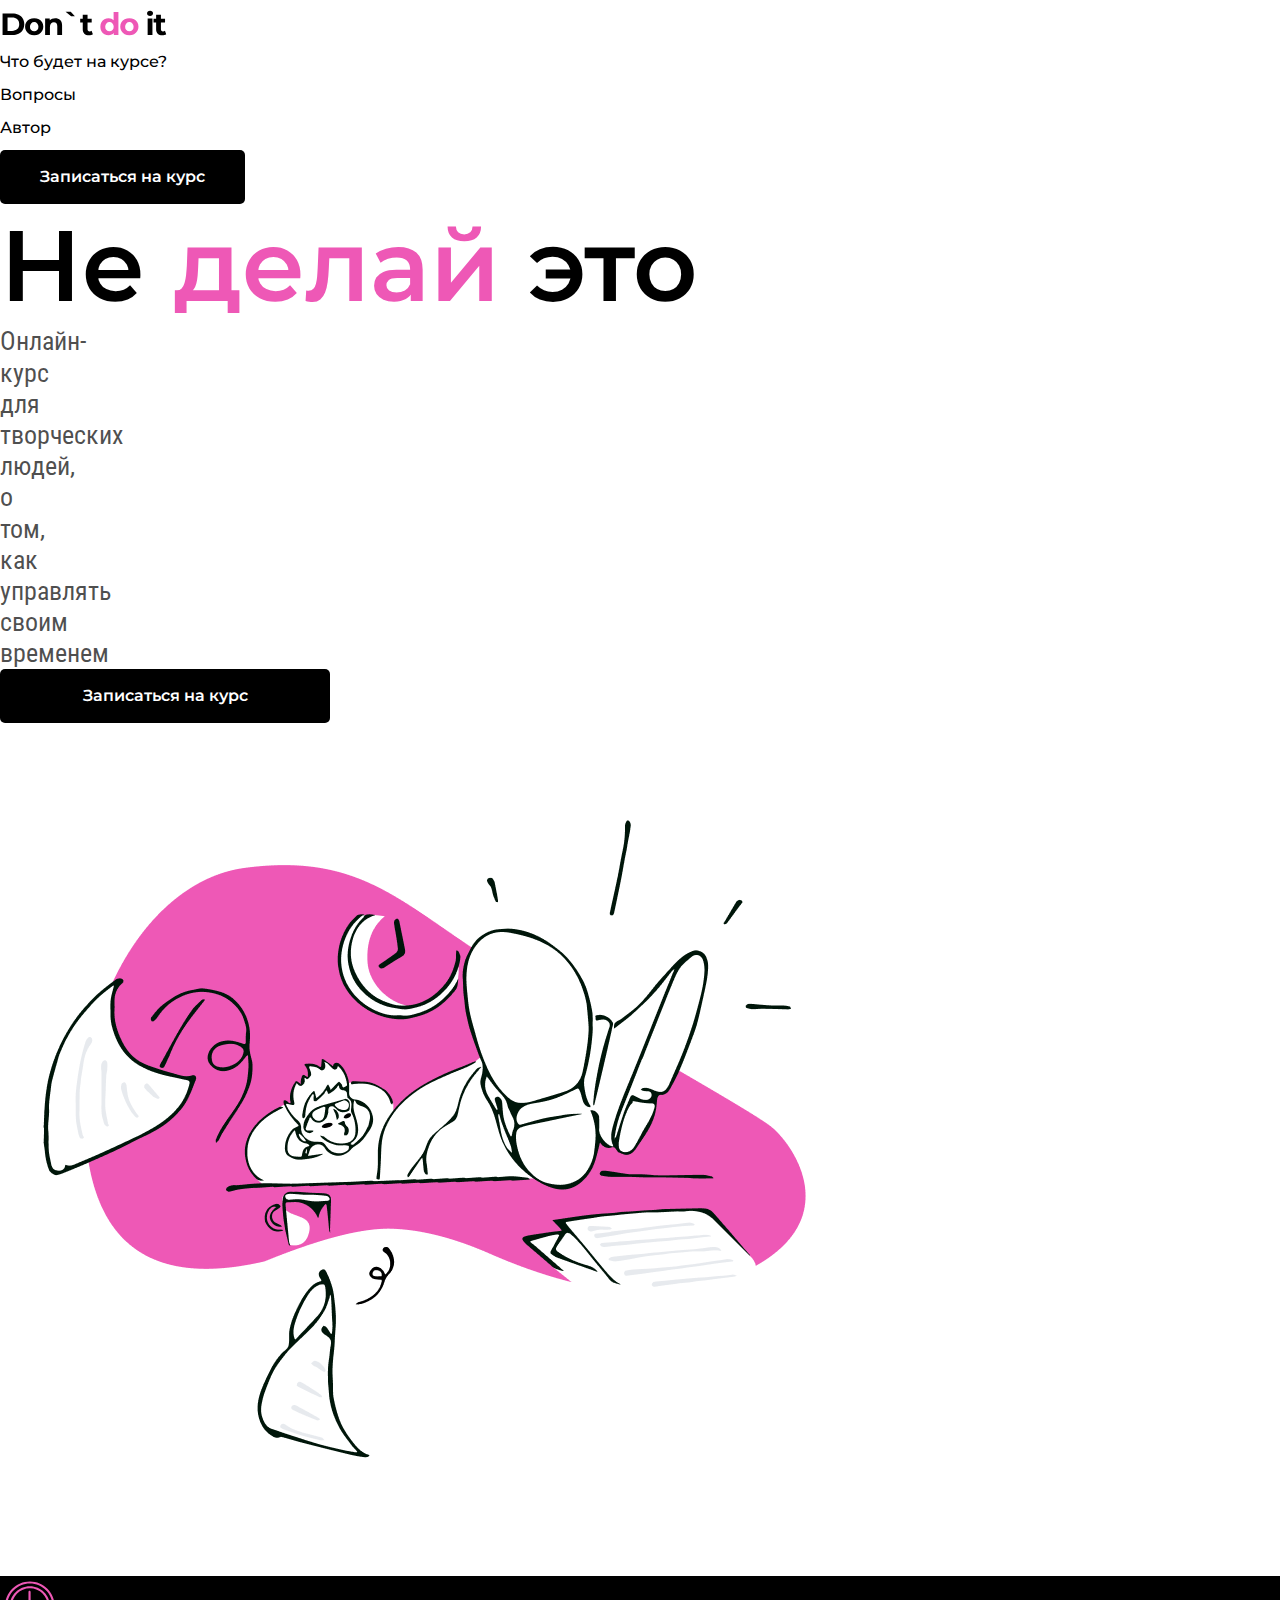
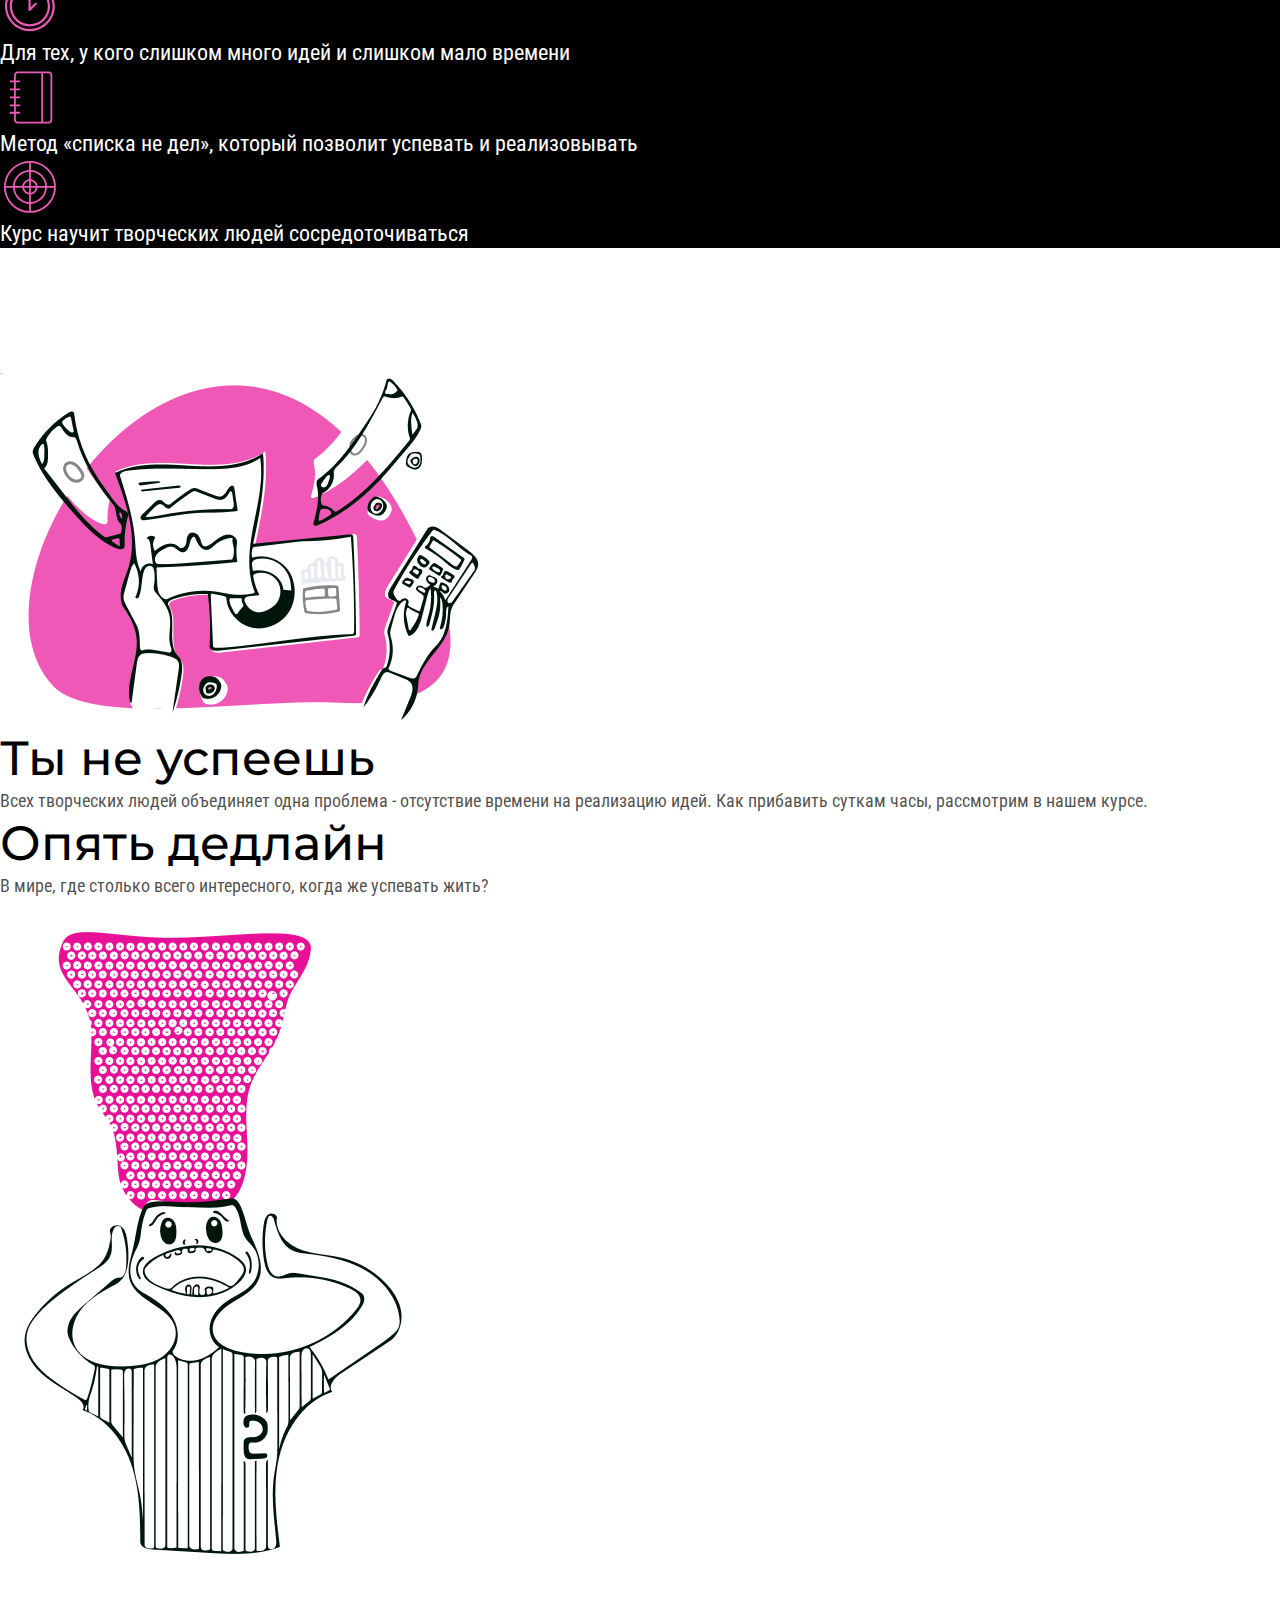
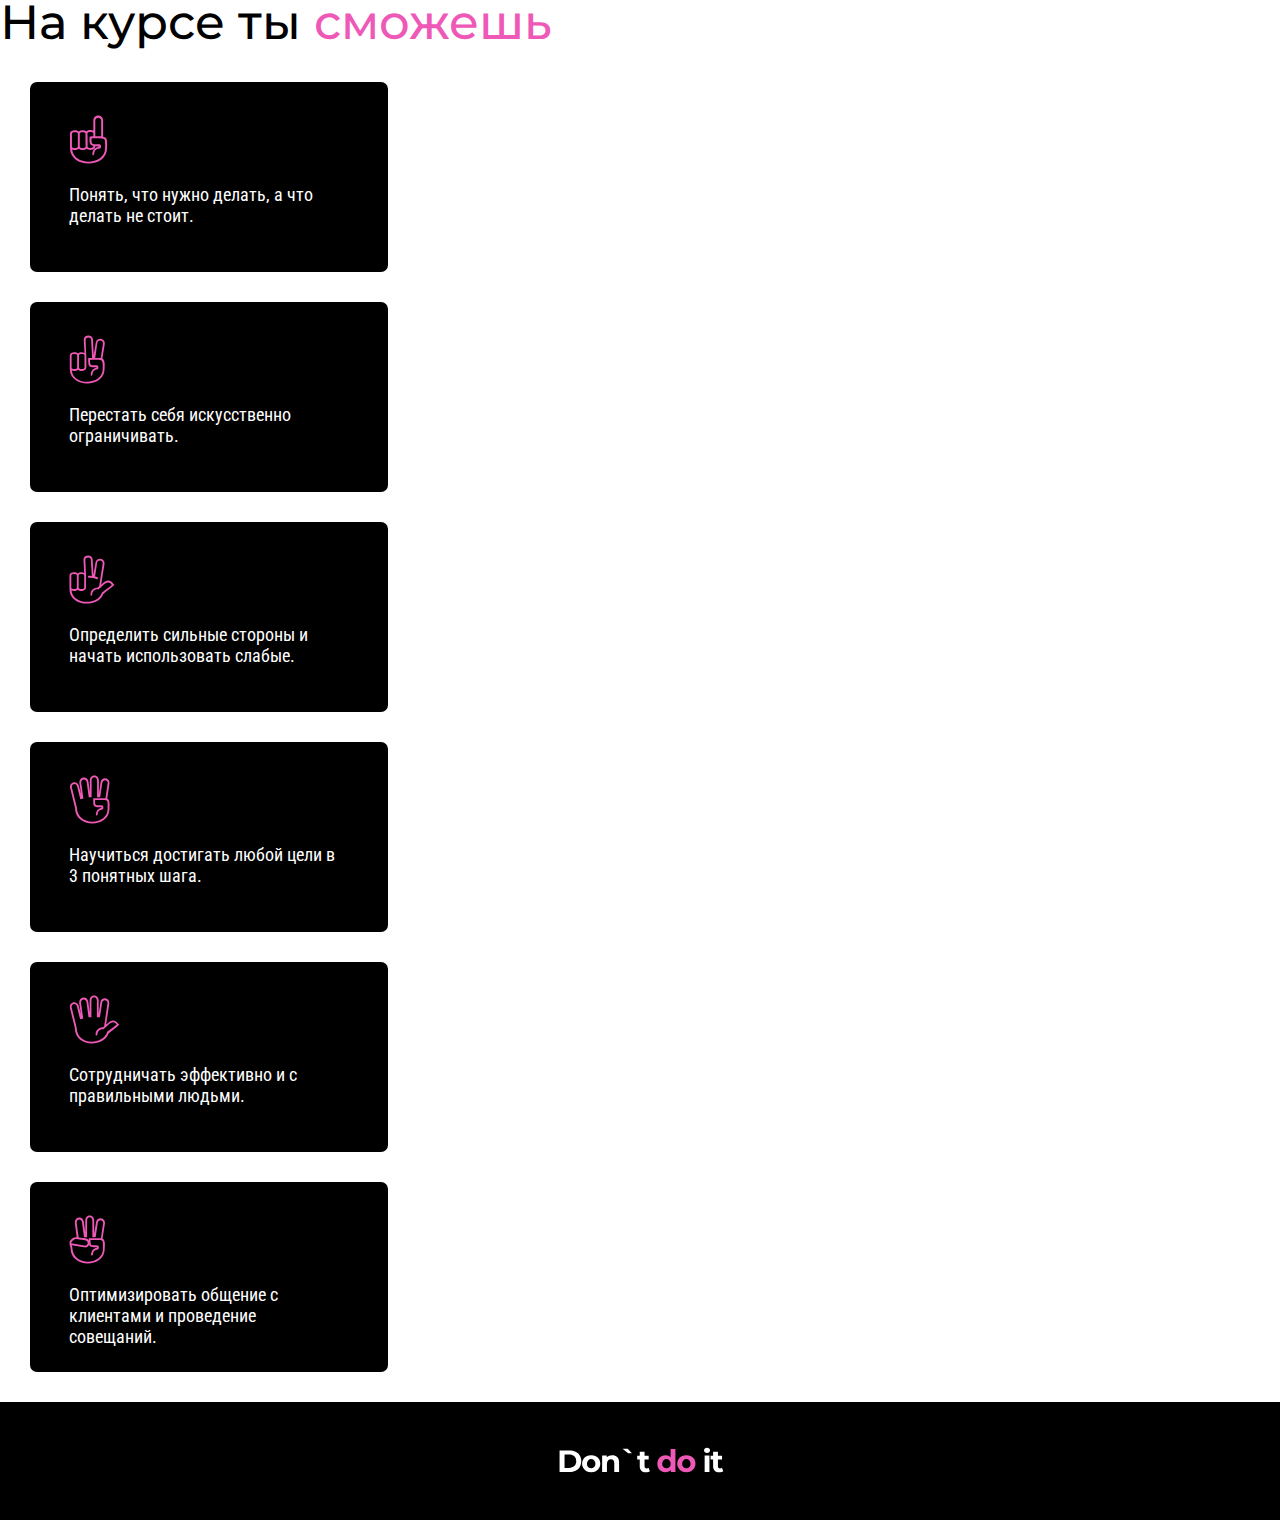
==== lws/lw5/index.html @ f3df62a7 "added lw5" ====
<!DOCTYPE html>
<html lang="ru">
  <head>
    <meta charset="UTF-8">
    <title>Don't do it</title>
    <link rel="preconnect" href="https://fonts.googleapis.com">
    <link rel="preconnect" href="https://fonts.gstatic.com" crossorigin>
    <link href="https://fonts.googleapis.com/css2?family=Montserrat:wght@500;600&family=Roboto+Condensed&display=swap" rel="stylesheet">
    <link href="css/style.css" rel="stylesheet">
  </head>
  <body>

    <div class="wrapper">
      <div class="content">

        <div class="header">
          <div class="header__container">
            <div class="header__row">
              <div class="header__image">
                <img src="img/header logo.svg" alt="Логотип">
              </div>
              <nav class="header__navigation">
                <a href="#" class="header__text">Что будет на курсе?</a>
                <a href="#" class="header__text">Вопросы</a>
                <a href="#" class="header__text">Автор</a>
                <a href="#" class="header__button button">Записаться на курс</a>
              </nav>
            </div>
          </div>
        </div>

        <div class="preview">
          <div class="preview__container">
            <div class="preview__row">
              <div class="preview__info-block">
                <p class="preview__title">Не <span class="pink-text">делай</span> это</p>
                <p class="preview__text">Онлайн-курс для творческих людей, о том, как управлять своим временем</p>
                <a href="#" class="preview__button button">Записаться на курс</a>
              </div>
              <div class="preview__image">
                <img src="img/done.png" alt="Сделал">
              </div>
            </div>
          </div>
        </div>

        <div class="description">
          <div class="description__container">
            <div class="description__row">
              <div class="item__clock description__block">
                <img src="img/clock.svg" alt="Часы">
                <p class="description__text">Для тех, у кого слишком много идей и слишком мало времени</p>
              </div>
              <div class="item__notebook description__block">
                <img src="img/notebook.svg" alt="Блокнот">
                <p class="description__text">Метод «списка не дел», который позволит успевать и реализовывать</p>
              </div>
              <div class="item__target description__block">
                <img src="img/target.svg" alt="Цель">
                <p class="description__text">Курс научит творческих людей сосредоточиваться</p>
              </div>
            </div>
          </div>
        </div>

        <div class="deadline">
          <div class="deadline__container">
            <div class="deadline__column">
              <div class="deadline__fail deadline__row">
                <img src="img/finances.png" alt="Финансы">
                <div class="deadline__info">
                  <p class="deadline__title">Ты не успеешь</p>
                  <p class="deadline__subtitle">Всех творческих людей объединяет одна проблема - отсутствие времени на реализацию идей. Как прибавить суткам часы, рассмотрим в нашем курсе.</p>
                </div>
              </div>
              <div class="deadline__again deadline__row">
                <div class="deadline__info">
                  <p class="deadline__title">Опять дедлайн</p>
                  <p class="deadline__subtitle">В мире, где столько всего интересного, когда же успевать жить?</p>
                </div>
                <img src="img/mind blowing.png" alt="Ошеломленный">
              </div>
            </div>
          </div>
        </div>

        <div class="powers">
          <div class="powers__container">
            <h1 class="powers__title">На курсе ты <span class="pink-text">сможешь</span></h1>
            <div class="powers__row">
              <div class="powers__item-one powers__block">
                <div class="block__container">
                  <img src="img/fingers one.svg" alt="Первое">
                  <p class="powers__text">Понять, что нужно делать, а что делать не стоит.</p>
                </div>
              </div>
              <div class="powers__item-two powers__block">
                <div class="block__container">
                  <img src="img/fingers two.svg" alt="Второе">
                  <p class="powers__text">Перестать себя искусственно ограничивать.</p>
                </div>
              </div>
              <div class="powers__item-three powers__block">
                <div class="block__container">
                  <img src="img/fingers three.svg" alt="Третье">
                  <p class="powers__text">Определить сильные стороны и начать использовать слабые.</p>
                </div>
              </div>
              <div class="powers__item-four powers__block">
                <div class="block__container">
                  <img src="img/fingers four.svg" alt="Четвертое">
                  <p class="powers__text">Научиться достигать любой цели в 3 понятных шага.</p>
                </div>
              </div>
              <div class="powers__item-five powers__block">
                <div class="block__container">
                  <img src="img/fingers five.svg" alt="Пятое">
                  <p class="powers__text">Сотрудничать эффективно и с правильными людьми.</p>
                </div>
              </div>
              <div class="powers__item-six powers__block">
                <div class="block__container">
                  <img src="img/fingers six.svg" alt="Шестое">
                  <p class="powers__text">Оптимизировать общение с клиентами и проведение совещаний.</p>
                </div>
              </div>
            </div>
          </div>
        </div>
        
        <div class="footer">
          <div class="footer__container">
            <img src="img/footer logo.svg" alt="Логотип">
          </div>
        </div>

      </div>
    </div>

  </body>
</html>
---- lws/lw5/css/style.css ----
*
{
  margin: 0;
  padding: 0;
}

.wrapper
{
  max-height: 100%;
  overflow: hidden;

  display: flex;
  flex-direction: column;
}

.content
{
  flex: 1 1 auto;
}

a
{
  text-decoration: none;
  color: unset;
}

.button
{
  background-color: black;
  font: 600 16px/16px 'Montserrat';
  color: white;
  border-radius: 5px;
  display: inline-block; /* del */
}

.pink-text
{
  color: #EE58B6;
}

/* ==================== header ==================== */

.header__text
{
  font: 500 16px/20px 'Montserrat';
  display: block;
  margin-bottom: 1%; /* del */
}

.header__button
{
  padding: 19px 40px;
}

/* ==================== preview ==================== */

.preview__title
{
  font: 600 100px/122px 'Montserrat';
}

.preview__text
{
  font: 400 26px/1.2 'Roboto Condensed';
  color: rgba(0, 0, 0, 0.7);
  margin-right: 1300px; /* del */
}

.preview__button
{
  padding: 19px 82.5px;
}

/* ==================== description ==================== */

.description
{
  background-color: black;
}

.description__text
{
  font: 400 22px/1.2 'Roboto Condensed';
  color: white;
}

/* ==================== deadline ==================== */

.deadline__title
{
  font: 500 48px/61px 'Montserrat';
}

.deadline__subtitle
{
  font: 400 18px/24px 'Roboto Condensed';
  color:rgba(0, 0, 0, 0.7);
}

/* ==================== powers ==================== */

.powers__title
{
  font: 500 48px/59px 'Montserrat';
}

.powers__block
{
  width: 358px;
  height: 190px;
  margin: 30px;
  background-color: black;
  border-radius: 7px;
}

.block__container
{
  padding: 33px 48px 37px 39px;
  display: flex;
  flex-direction: column;
  justify-content: space-between;
  align-items: flex-start;
}

.powers__text
{
  font: 400 18px/21px 'Roboto Condensed';
  color: white;
  margin-top: 20px;
}

/* ==================== footer ==================== */

.footer
{
  background-color: black;
}

.footer__container
{
  display: flex;
  justify-content: center;
  align-items: center;
  padding: 35px 0px;
}
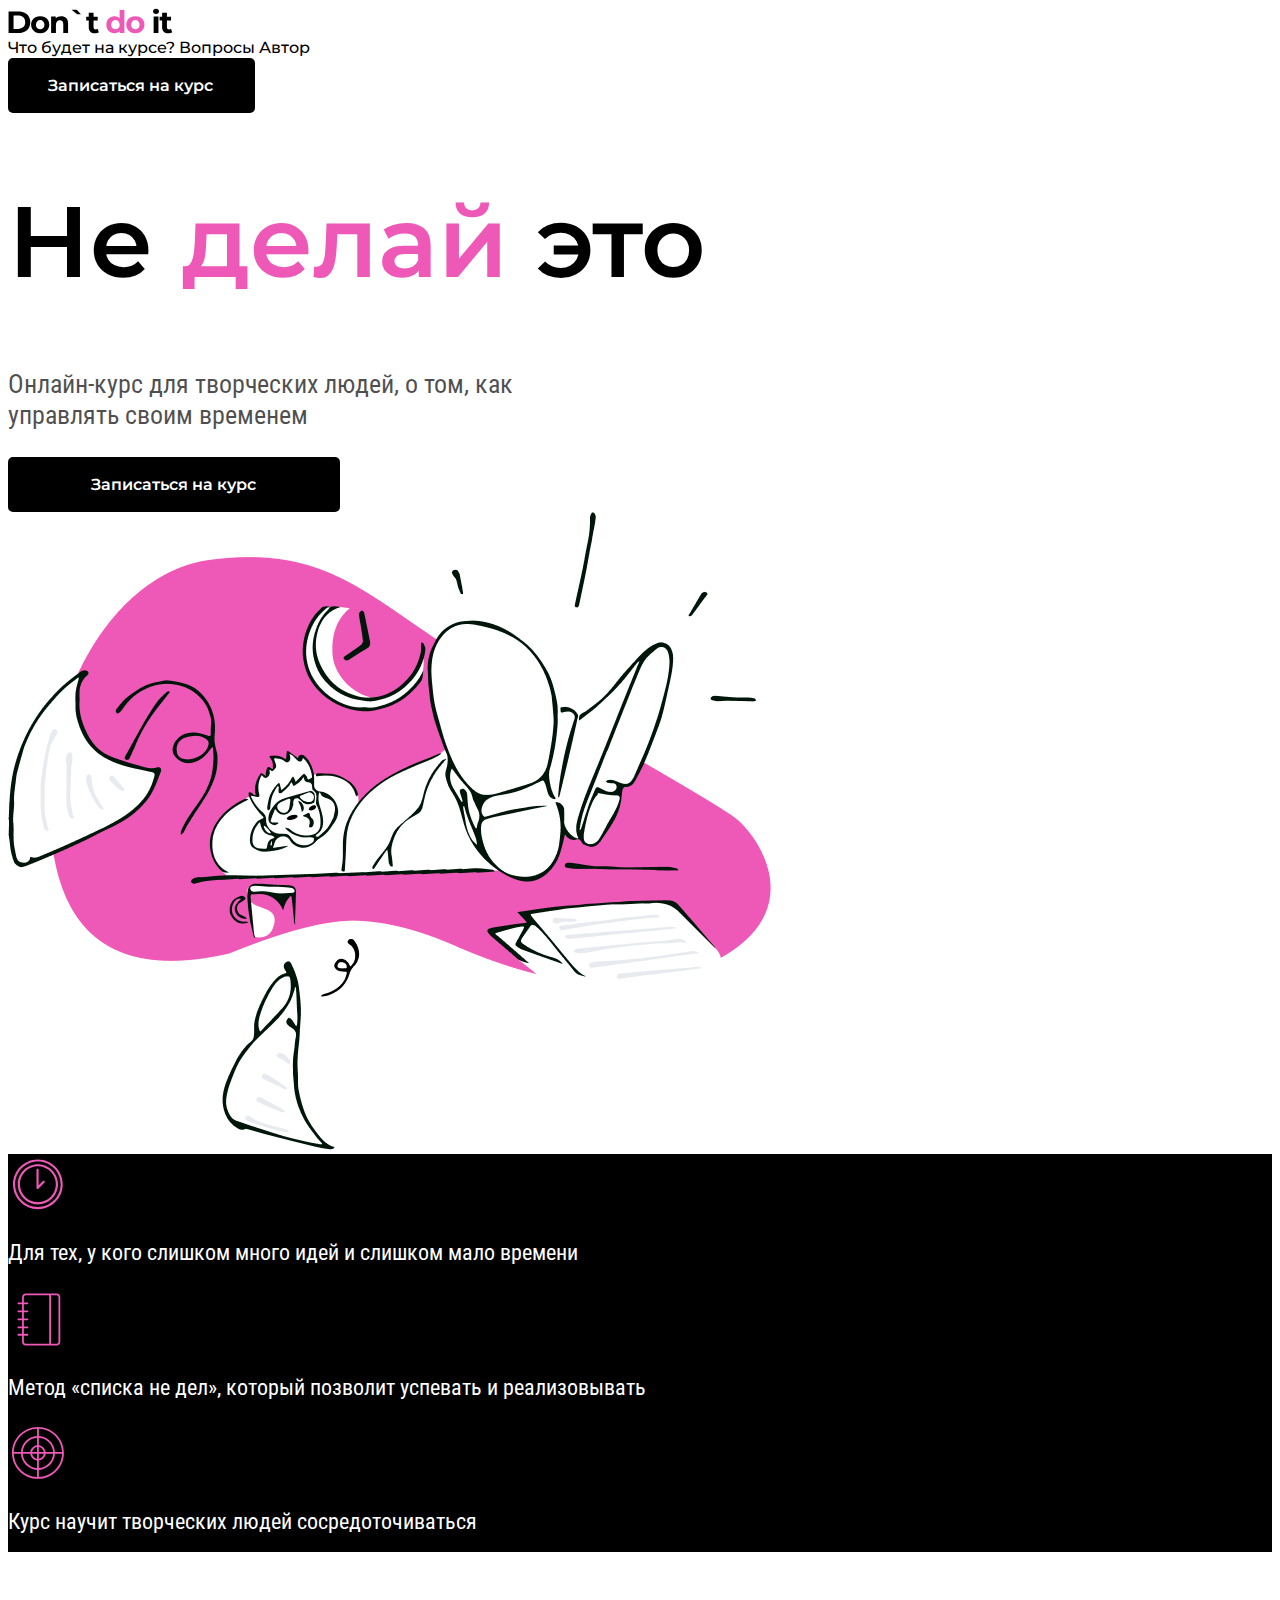
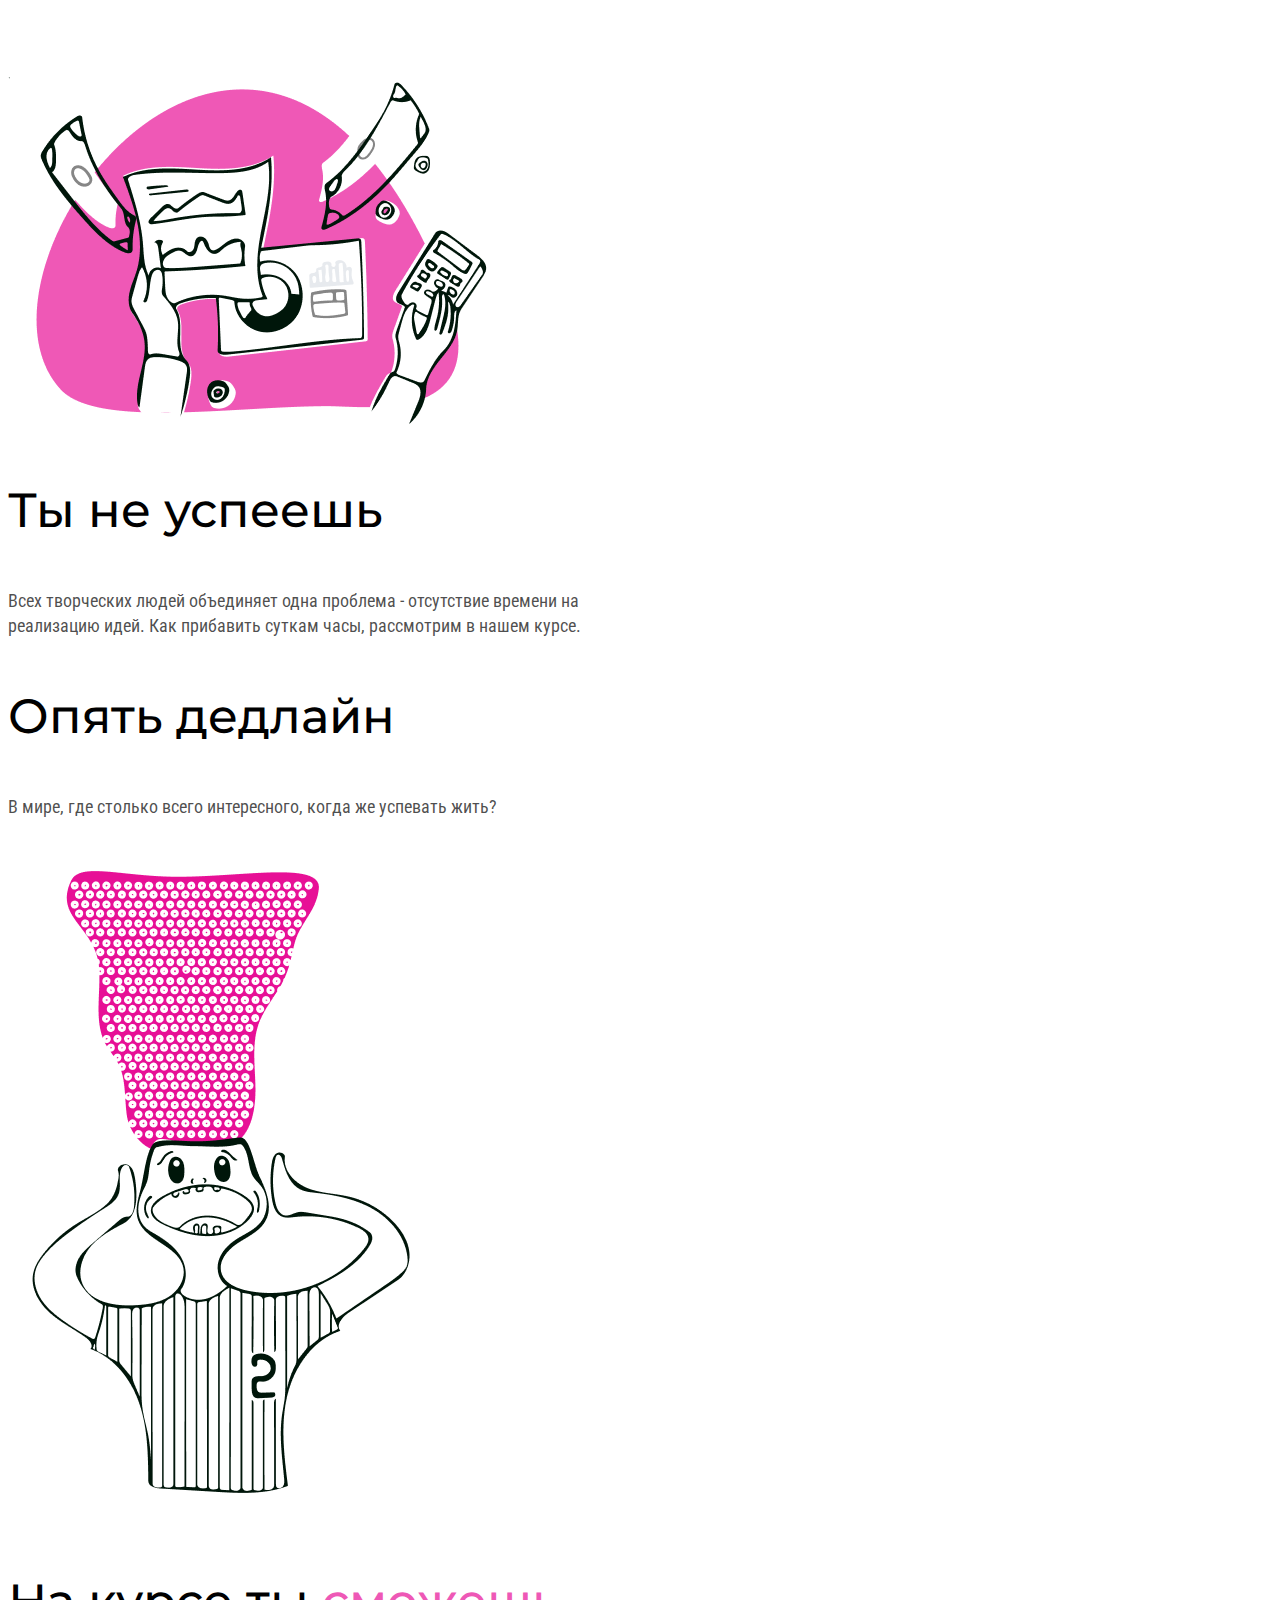
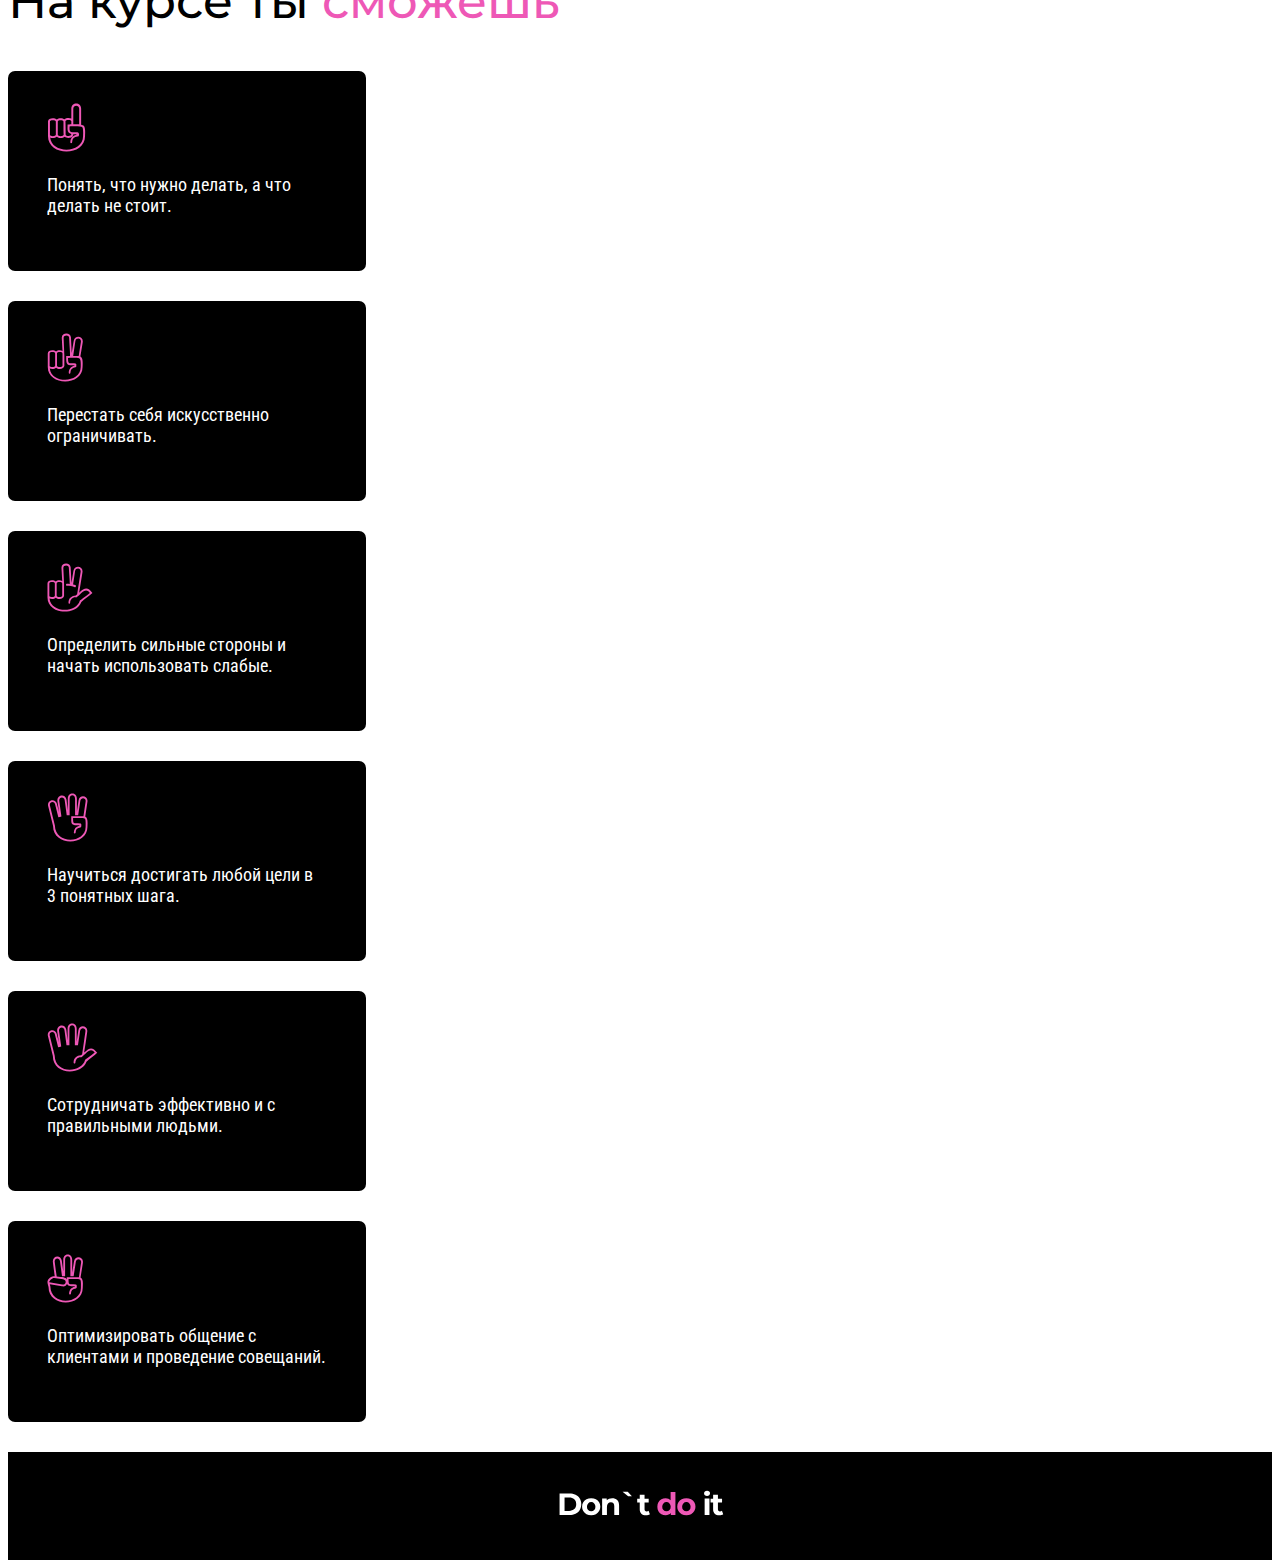
==== commit 24e68f49: "new lw5-lw6" ====
--- a/lws/lw5/index.html
+++ b/lws/lw5/index.html
@@ -1,141 +1,153 @@
 <!DOCTYPE html>
 <html lang="ru">
-  <head>
-    <meta charset="UTF-8">
-    <title>Don't do it</title>
-    <link rel="preconnect" href="https://fonts.googleapis.com">
-    <link rel="preconnect" href="https://fonts.gstatic.com" crossorigin>
-    <link href="https://fonts.googleapis.com/css2?family=Montserrat:wght@500;600&family=Roboto+Condensed&display=swap" rel="stylesheet">
-    <link href="css/style.css" rel="stylesheet">
-  </head>
-  <body>
 
-    <div class="wrapper">
-      <div class="content">
+<head>
+  <meta charset="UTF-8">
+  <link rel='stylesheet' type='text/css' href='css/style.css'>
+  <link rel="preconnect" href="https://fonts.googleapis.com">
+  <link rel="preconnect" href="https://fonts.gstatic.com" crossorigin>
+  <link href="https://fonts.googleapis.com/css2?family=Montserrat:wght@500;600&family=Roboto+Condensed&display=swap"
+    rel="stylesheet">
+  <title>Don't do it</title>
+</head>
 
-        <div class="header">
-          <div class="header__container">
-            <div class="header__row">
-              <div class="header__image">
-                <img src="img/header logo.svg" alt="Логотип">
-              </div>
-              <nav class="header__navigation">
-                <a href="#" class="header__text">Что будет на курсе?</a>
-                <a href="#" class="header__text">Вопросы</a>
-                <a href="#" class="header__text">Автор</a>
-                <a href="#" class="header__button button">Записаться на курс</a>
-              </nav>
-            </div>
-          </div>
-        </div>
+<body>
+  <header class="header">
+    <div class="header__logo">
+      <img src="img/logo-header.svg" alt="Логотип шапка">
+    </div>
+    <nav class="header__navigation">
+      <a class="header__text" href="#">Что будет на курсе?</a>
+      <a class="header__text" href="#">Вопросы</a>
+      <a class="header__text" href="#">Автор</a>
+    </nav>
+    <div class="header__button">
+      <a class="button" href="#">Записаться на курс</a>
+    </div>
+  </header>
 
-        <div class="preview">
-          <div class="preview__container">
-            <div class="preview__row">
-              <div class="preview__info-block">
-                <p class="preview__title">Не <span class="pink-text">делай</span> это</p>
-                <p class="preview__text">Онлайн-курс для творческих людей, о том, как управлять своим временем</p>
-                <a href="#" class="preview__button button">Записаться на курс</a>
-              </div>
-              <div class="preview__image">
-                <img src="img/done.png" alt="Сделал">
-              </div>
-            </div>
-          </div>
-        </div>
-
-        <div class="description">
-          <div class="description__container">
-            <div class="description__row">
-              <div class="item__clock description__block">
-                <img src="img/clock.svg" alt="Часы">
-                <p class="description__text">Для тех, у кого слишком много идей и слишком мало времени</p>
-              </div>
-              <div class="item__notebook description__block">
-                <img src="img/notebook.svg" alt="Блокнот">
-                <p class="description__text">Метод «списка не дел», который позволит успевать и реализовывать</p>
-              </div>
-              <div class="item__target description__block">
-                <img src="img/target.svg" alt="Цель">
-                <p class="description__text">Курс научит творческих людей сосредоточиваться</p>
-              </div>
-            </div>
-          </div>
-        </div>
-
-        <div class="deadline">
-          <div class="deadline__container">
-            <div class="deadline__column">
-              <div class="deadline__fail deadline__row">
-                <img src="img/finances.png" alt="Финансы">
-                <div class="deadline__info">
-                  <p class="deadline__title">Ты не успеешь</p>
-                  <p class="deadline__subtitle">Всех творческих людей объединяет одна проблема - отсутствие времени на реализацию идей. Как прибавить суткам часы, рассмотрим в нашем курсе.</p>
-                </div>
-              </div>
-              <div class="deadline__again deadline__row">
-                <div class="deadline__info">
-                  <p class="deadline__title">Опять дедлайн</p>
-                  <p class="deadline__subtitle">В мире, где столько всего интересного, когда же успевать жить?</p>
-                </div>
-                <img src="img/mind blowing.png" alt="Ошеломленный">
-              </div>
-            </div>
-          </div>
-        </div>
-
-        <div class="powers">
-          <div class="powers__container">
-            <h1 class="powers__title">На курсе ты <span class="pink-text">сможешь</span></h1>
-            <div class="powers__row">
-              <div class="powers__item-one powers__block">
-                <div class="block__container">
-                  <img src="img/fingers one.svg" alt="Первое">
-                  <p class="powers__text">Понять, что нужно делать, а что делать не стоит.</p>
-                </div>
-              </div>
-              <div class="powers__item-two powers__block">
-                <div class="block__container">
-                  <img src="img/fingers two.svg" alt="Второе">
-                  <p class="powers__text">Перестать себя искусственно ограничивать.</p>
-                </div>
-              </div>
-              <div class="powers__item-three powers__block">
-                <div class="block__container">
-                  <img src="img/fingers three.svg" alt="Третье">
-                  <p class="powers__text">Определить сильные стороны и начать использовать слабые.</p>
-                </div>
-              </div>
-              <div class="powers__item-four powers__block">
-                <div class="block__container">
-                  <img src="img/fingers four.svg" alt="Четвертое">
-                  <p class="powers__text">Научиться достигать любой цели в 3 понятных шага.</p>
-                </div>
-              </div>
-              <div class="powers__item-five powers__block">
-                <div class="block__container">
-                  <img src="img/fingers five.svg" alt="Пятое">
-                  <p class="powers__text">Сотрудничать эффективно и с правильными людьми.</p>
-                </div>
-              </div>
-              <div class="powers__item-six powers__block">
-                <div class="block__container">
-                  <img src="img/fingers six.svg" alt="Шестое">
-                  <p class="powers__text">Оптимизировать общение с клиентами и проведение совещаний.</p>
-                </div>
-              </div>
-            </div>
-          </div>
-        </div>
-        
-        <div class="footer">
-          <div class="footer__container">
-            <img src="img/footer logo.svg" alt="Логотип">
-          </div>
-        </div>
-
+  <div class="preview">
+    <div class="preview__info">
+      <div class="preview__title">
+        <h1 class="title">Не <span class="extra">делай</span> это</h1>
+      </div>
+      <div class="preview__subtitle">
+        <p class="subtitle">Онлайн-курс для творческих людей, о том, как управлять своим временем</p>
+      </div>
+      <div class="preview__button">
+        <a class="button" href="#">Записаться на курс</a>
       </div>
     </div>
+    <div class="preview__image">
+      <img src="img/done.png" alt="Сделал дело">
+    </div>
+  </div>
 
-  </body>
+  <div class="description">
+    <div class="description__block">
+      <div class="clock__image">
+        <img src="img/clock.svg" alt="Часы">
+      </div>
+      <div class="clock__info">
+        <p class="clock__text description__text">Для тех, у кого слишком много идей и слишком мало времени</p>
+      </div>
+    </div>
+    <div class="description__block">
+      <div class="notebook__image">
+        <img src="img/notebook.svg" alt="Блокнот">
+      </div>
+      <div class="notebook__info">
+        <p class="notebook__text description__text">Метод «списка не дел», который позволит успевать и реализовывать</p>
+      </div>
+    </div>
+    <div class="description__block">
+      <div class="target__image">
+        <img src="img/target.svg" alt="Цель">
+      </div>
+      <div class="target__info">
+        <p class="target__text description__text">Курс научит творческих людей сосредоточиваться</p>
+      </div>
+    </div>
+  </div>
+
+  <div class="deadline">
+    <div class="deadline__ones">
+      <div class="ones__image">
+        <img src="img/finances.png" alt="Финансы">
+      </div>
+      <div class="ones__info">
+        <p class="deadline__title">Ты не успеешь</p>
+        <p class="deadline__text">Всех творческих людей объединяет одна проблема - отсутствие времени на реализацию
+          идей. Как прибавить суткам часы, рассмотрим в нашем курсе.</p>
+      </div>
+    </div>
+    <div class="deadline__again">
+      <div class="again__info">
+        <p class="deadline__title">Опять дедлайн</p>
+        <p class="deadline__text">В мире, где столько всего интересного, когда же успевать жить?</p>
+      </div>
+      <div class="again__image">
+        <img src="img/mind-blowing.png" alt="Ошеломленный">
+      </div>
+    </div>
+  </div>
+
+  <div class="powers">
+    <h2 class="powers__title">На курсе ты <span class="extra">сможешь</span></h2>
+    <div class="powers__block">
+      <div class="powers__image">
+        <img src="img/fing-one.svg" alt="Один">
+      </div>
+      <div class="powers__info">
+        <p>Понять, что нужно делать, а что делать не стоит.</p>
+      </div>
+    </div>
+    <div class="powers__block">
+      <div class="powers__image">
+        <img src="img/fing-two.svg" alt="Два">
+      </div>
+      <div class="powers__info">
+        <p>Перестать себя искусственно ограничивать.</p>
+      </div>
+    </div>
+    <div class="powers__block">
+      <div class="powers__image">
+        <img src="img/fing-three.svg" alt="Три">
+      </div>
+      <div class="powers__info">
+        <p>Определить сильные стороны и начать использовать слабые.</p>
+      </div>
+    </div>
+    <div class="powers__block">
+      <div class="powers__image">
+        <img src="img/fing-four.svg" alt="Четыре">
+      </div>
+      <div class="powers__info">
+        <p>Научиться достигать любой цели в 3 понятных шага.</p>
+      </div>
+    </div>
+    <div class="powers__block">
+      <div class="powers__image">
+        <img src="img/fing-five.svg" alt="Пять">
+      </div>
+      <div class="powers__info">
+        <p>Сотрудничать эффективно и с правильными людьми.</p>
+      </div>
+    </div>
+    <div class="powers__block powers__block_long">
+      <div class="powers__image">
+        <img src="img/fing-six.svg" alt="Шесть">
+      </div>
+      <div class="powers__info">
+        <p>Оптимизировать общение с клиентами и проведение совещаний.</p>
+      </div>
+    </div>
+  </div>
+
+  <footer class="footer">
+    <img src="img/logo-footer.svg" alt="Логотип">
+  </footer>
+
+</body>
+
 </html>--- a/lws/lw5/css/style.css
+++ b/lws/lw5/css/style.css
@@ -1,145 +1,120 @@
-*
-{
-  margin: 0;
-  padding: 0;
+/* ==================== Header ==================== */
+
+.header__text {
+  text-decoration: none;
+  color: black;
+
+  font: 500 16px/20px 'Montserrat';
 }
 
-.wrapper
-{
-  max-height: 100%;
-  overflow: hidden;
+.button {
+  text-decoration: none;
+  color: white;
 
-  display: flex;
-  flex-direction: column;
+  font: 600 16px/16px 'Montserrat';
 }
 
-.content
-{
-  flex: 1 1 auto;
+.header__button {
+  max-width: 167px;
+  max-height: 17px;
+
+  background-color: black;
+  border-radius: 5px;
+  padding: 19px 40px;
 }
 
-a
-{
-  text-decoration: none;
-  color: unset;
+/* ==================== Preview ==================== */
+
+.preview__title {
+  max-width: 745px;
 }
 
-.button
-{
-  background-color: black;
-  font: 600 16px/16px 'Montserrat';
-  color: white;
-  border-radius: 5px;
-  display: inline-block; /* del */
+.title {
+  font: 600 100px/122px 'Montserrat';
 }
 
-.pink-text
-{
+.extra {
   color: #EE58B6;
 }
 
-/* ==================== header ==================== */
-
-.header__text
-{
-  font: 500 16px/20px 'Montserrat';
-  display: block;
-  margin-bottom: 1%; /* del */
+.preview__subtitle {
+  max-width: 545px;
 }
 
-.header__button
-{
-  padding: 19px 40px;
+.subtitle {
+  color: rgba(0, 0, 0, 0.7);
+
+  font: 400 26px/120% 'Roboto Condensed';
 }
 
-/* ==================== preview ==================== */
+.preview__button {
+  max-width: 167px;
+  max-height: 17px;
 
-.preview__title
-{
-  font: 600 100px/122px 'Montserrat';
-}
-
-.preview__text
-{
-  font: 400 26px/1.2 'Roboto Condensed';
-  color: rgba(0, 0, 0, 0.7);
-  margin-right: 1300px; /* del */
-}
-
-.preview__button
-{
+  background-color: black;
+  border-radius: 5px;
   padding: 19px 82.5px;
 }
 
-/* ==================== description ==================== */
+/* ==================== Description ==================== */
 
-.description
-{
+.description {
   background-color: black;
+  min-height: 398px;
 }
 
-.description__text
-{
-  font: 400 22px/1.2 'Roboto Condensed';
+.description__text {
   color: white;
+
+  font: 400 22px/120% 'Roboto Condensed';
 }
 
-/* ==================== deadline ==================== */
+/* ==================== Deadline ==================== */
 
-.deadline__title
-{
+.deadline__text {
+  color: rgba(0, 0, 0, 0.7);
+
+  font: 400 18px/135% 'Roboto Condensed';
+  max-width: 574px;
+}
+
+.deadline__title {
   font: 500 48px/61px 'Montserrat';
 }
 
-.deadline__subtitle
-{
-  font: 400 18px/24px 'Roboto Condensed';
-  color:rgba(0, 0, 0, 0.7);
-}
+/* ==================== Powers ==================== */
 
-/* ==================== powers ==================== */
-
-.powers__title
-{
+.powers__title {
   font: 500 48px/59px 'Montserrat';
 }
 
-.powers__block
-{
-  width: 358px;
-  height: 190px;
-  margin: 30px;
+.powers__block {
   background-color: black;
   border-radius: 7px;
+
+  padding: 32px 49px 37px 39px;
+  max-width: 270px;
+  max-height: 190px;
+
+  margin: 30px 0px;
 }
 
-.block__container
-{
-  padding: 33px 48px 37px 39px;
-  display: flex;
-  flex-direction: column;
-  justify-content: space-between;
-  align-items: flex-start;
+.powers__info {
+  color: white;
+
+  font: 400 18px/21px 'Roboto Condensed';
+  text-align: start;
 }
 
-.powers__text
-{
-  font: 400 18px/21px 'Roboto Condensed';
-  color: white;
-  margin-top: 20px;
+.powers__block_long {
+  padding: 33px 33px 37px 39px;
+  max-width: 286px;
 }
 
-/* ==================== footer ==================== */
+/* ==================== Footer ==================== */
 
-.footer
-{
+.footer {
   background-color: black;
-}
-
-.footer__container
-{
-  display: flex;
-  justify-content: center;
-  align-items: center;
-  padding: 35px 0px;
+  text-align: center;
+  padding: 28px 0px;
 }